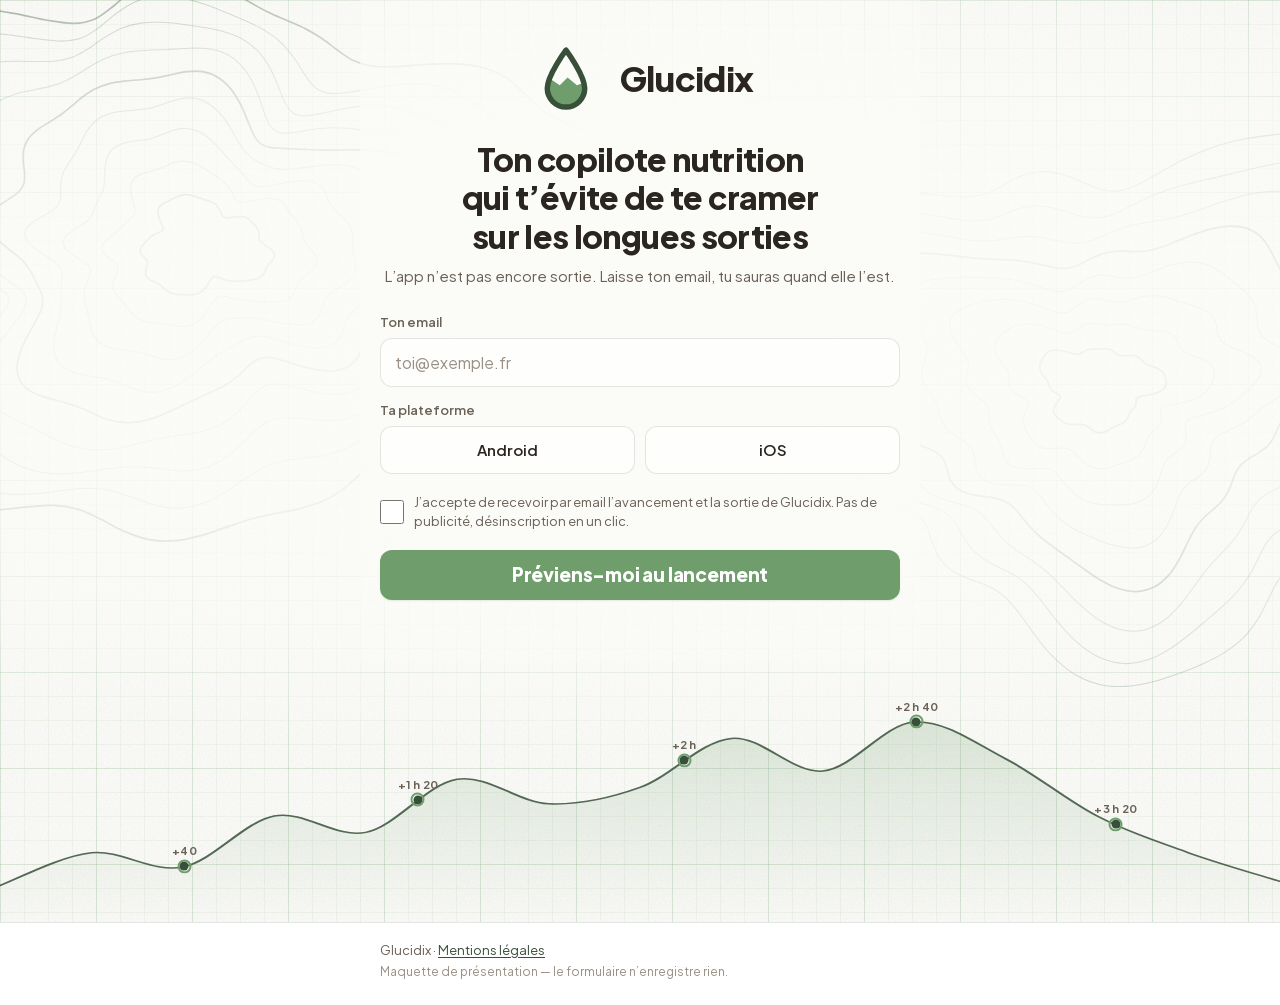
==== index.html @ e490c36b "Le profil sort du fond et passe dans le flux En fond, ses pics passaient derriere la colonne de text" ====
<!DOCTYPE html>
<html lang="fr">
<head>
<meta charset="utf-8">
<meta name="viewport" content="width=device-width, initial-scale=1">
<title>Glucidix — ton copilote nutrition pour tes longues sorties</title>
<meta name="description" content="Glucidix calcule quoi manger et quand, sur tes sorties trail de plus de 4 h. L'app n'est pas encore sortie : laisse ton email pour être prévenu du lancement.">

<!-- Partage. og:url et og:image DOIVENT être absolues : les scrapers
     (WhatsApp, LinkedIn, Slack) ne résolvent pas les chemins relatifs et
     affichent le lien sans vignette. À mettre à jour si le repo est renommé
     ou si un nom de domaine arrive. -->
<meta property="og:type" content="website">
<meta property="og:locale" content="fr_FR">
<meta property="og:url" content="https://yohannduboeuf.github.io/glucidix-SPA/">
<meta property="og:title" content="Glucidix — ton copilote nutrition pour tes longues sorties">
<meta property="og:description" content="Quoi manger et quand, sur tes sorties trail de plus de 4 h. Laisse ton email pour être prévenu du lancement.">
<meta property="og:image" content="https://yohannduboeuf.github.io/glucidix-SPA/img/fond-paysage-1600.jpg">
<meta property="og:image:alt" content="Un coureur sur une crête rocheuse au-dessus des nuages">
<meta name="twitter:card" content="summary_large_image">

<link rel="icon" href="favicon.svg" type="image/svg+xml">
<!-- ?v= à incrémenter à chaque modif de la feuille : GitHub Pages sert la
     CSS avec un cache long, sans ça un visiteur déjà venu garde l'ancienne. -->
<link rel="stylesheet" href="style.css?v=3">
</head>
<body>

<div class="page">
<div class="stage">

<div class="bg" aria-hidden="true">
  <div class="map">
    <div class="quad"></div>
    <svg id="iso" viewBox="0 0 1200 900" preserveAspectRatio="xMidYMid slice"></svg>
    <div class="grain"></div>
    <div class="clear"></div>
  </div>
</div>

<main class="wrap">

  <header class="brand">
    <svg class="brand__mark" viewBox="0 0 100 100" role="img" aria-label="Logo Glucidix">
      <defs>
        <clipPath id="gx-drop">
          <path d="M50,13 C50,13 26,45 26,62 A24,24 0 1 0 74,62 C74,45 50,13 50,13 Z"/>
        </clipPath>
      </defs>
      <path clip-path="url(#gx-drop)"
            d="M14,58 L30,50 L42,58 L52,48 L64,58 L86,50 L86,94 L14,94 Z"
            fill="#6F9E6C"/>
      <path d="M50,13 C50,13 26,45 26,62 A24,24 0 1 0 74,62 C74,45 50,13 50,13 Z"
            fill="none" stroke="#38503A" stroke-width="7" stroke-linejoin="round"/>
    </svg>
    <span class="brand__word">Glucidix</span>
  </header>

  <section class="hero">
    <h1 class="hero__title">Ton copilote nutrition qui t’évite de te cramer sur les longues sorties</h1>
    <p class="hero__sub">L’app n’est pas encore sortie. Laisse ton email, tu sauras quand elle l’est.</p>

    <form class="signup" id="signup" novalidate>

      <div class="field">
        <label class="field__label" for="email">Ton email</label>
        <input class="field__input" type="email" id="email" name="email"
               required autocomplete="email" inputmode="email"
               placeholder="toi@exemple.fr">
      </div>

      <fieldset class="platform">
        <legend class="platform__legend">Ta plateforme</legend>
        <div class="segments">
          <input class="segments__radio" type="radio" id="pf-android" name="platform" value="android" required>
          <label class="segments__label" for="pf-android">Android</label>
          <input class="segments__radio" type="radio" id="pf-ios" name="platform" value="ios" required>
          <label class="segments__label" for="pf-ios">iOS</label>
        </div>
      </fieldset>

      <div class="consent">
        <input class="consent__box" type="checkbox" id="consent" name="consent" required>
        <label class="consent__label" for="consent"><span>J’accepte de recevoir par email l’avancement et la sortie de Glucidix. Pas de publicité, désinscription en un clic.</span></label>
      </div>

      <button class="cta" type="submit">Préviens-moi au lancement</button>

      <p class="formmsg" id="formmsg" role="status" aria-live="polite"></p>
    </form>

    <div class="confirm" id="confirm" hidden>
      <p class="confirm__text">C’est noté.</p>
      <p class="confirm__note">Maquette : rien n’a été envoyé, ton email n’est enregistré nulle part.</p>
    </div>
  </section>

</main>

<!-- Le profil vit dans le flux, sous le formulaire : en fond, ses pics
     passaient derrière la colonne et le bouton les masquait. -->
<div class="plot" aria-hidden="true">
  <svg id="profil" viewBox="0 0 1200 420" preserveAspectRatio="none"></svg>
  <div class="pins" id="pins"></div>
</div>

</div><!-- /.stage -->

<footer class="foot">
  <div class="foot__inner">
    <p>Glucidix · <button class="foot__toggle" id="legal-toggle" type="button" aria-expanded="false" aria-controls="legal">Mentions légales</button></p>
    <p class="foot__mock">Maquette de présentation — le formulaire n’enregistre rien.</p>

    <!-- Volume réduit au strict nécessaire. Les items conservés sont ceux
         qu'une collecte d'email au consentement impose : identité + contact,
         hébergeur, données, finalité, base légale, retrait, sous-traitant,
         durée, droits, CNIL. Enlever l'un d'eux, ce n'est plus "faire moins",
         c'est être hors des clous. -->
    <section class="legal" id="legal" hidden>
      <h2 class="legal__title">Mentions légales et confidentialité</h2>
      <p class="legal__date">Version du 29 juillet 2026</p>

      <p>Éditeur : <strong>Yohann Duboeuf</strong>, particulier — <strong>glucidix@gmail.com</strong>. Hébergement : GitHub Pages (GitHub, Inc., San Francisco, États-Unis).</p>

      <p>On garde <strong>ton email</strong> et <strong>ta plateforme</strong>, rien d’autre, pour te prévenir de la sortie de l’app et te donner l’avancement d’ici là. Base : ton <strong>consentement</strong> — la case cochée, puis le lien de confirmation dans l’email. Tu peux le retirer quand tu veux : lien de désinscription dans chaque email, ou un mot à <strong>glucidix@gmail.com</strong>.</p>

      <p>La liste est hébergée par <strong>Brevo</strong> (société française, données en Union européenne). Ton email n’est ni vendu, ni loué, ni transmis. Il est supprimé <strong>3 mois</strong> après le message de lancement, ou au bout de <strong>2 ans</strong> si l’app ne sort pas.</p>

      <p>Accès, correction, effacement de tes données : <strong>glucidix@gmail.com</strong>. En cas de désaccord, tu peux saisir la CNIL (<span class="nolink">cnil.fr</span>).</p>
    </section>
  </div>
</footer>

</div><!-- /.page -->

<script>
/* ---- Fond généré ---------------------------------------------------------
   Carte (courbes de niveau) + profil D+ avec les prises posées dessus.
   Tout est calculé ici : aucune image, aucun path SVG écrit à la main. */

// Catmull-Rom -> Bézier cubique.
function smooth(pts, tension) {
  const t = tension === undefined ? 1 : tension;
  let d = `M${pts[0][0]},${pts[0][1]}`;
  for (let i = 0; i < pts.length - 1; i++) {
    const p0 = pts[i - 1] || pts[i];
    const p1 = pts[i];
    const p2 = pts[i + 1];
    const p3 = pts[i + 2] || p2;
    d += ` C${(p1[0] + (p2[0] - p0[0]) / 6 * t).toFixed(1)},${(p1[1] + (p2[1] - p0[1]) / 6 * t).toFixed(1)}`
       + ` ${(p2[0] - (p3[0] - p1[0]) / 6 * t).toFixed(1)},${(p2[1] - (p3[1] - p1[1]) / 6 * t).toFixed(1)}`
       + ` ${p2[0].toFixed(1)},${p2[1].toFixed(1)}`;
  }
  return d;
}

// Courbe de niveau : cercle déformé par une somme de sinus.
function ring(cx, cy, r, phase, k) {
  const pts = [];
  for (let i = 0; i <= 96; i++) {
    const a = i / 96 * Math.PI * 2;
    const rr = r * (1
      + 0.16 * Math.sin(3 * a + phase)
      + 0.09 * Math.sin(5 * a - phase * 1.6)
      + 0.05 * Math.sin(8 * a + phase * .7)
      + 0.03 * Math.sin(13 * a - k));
    pts.push([cx + Math.cos(a) * rr, cy + Math.sin(a) * rr * 0.72]);
  }
  return smooth(pts) + ' Z';
}

// Deux massifs, décalés vers les bords : le centre reste au texte.
(function drawMap() {
  let out = '';
  for (let i = 0; i < 9; i++) {
    out += `<path class="iso${i % 4 === 0 ? ' iso--master' : ''}" d="${ring(190, 250, 58 + i * 36, 0.9 + i * .18, i)}"/>`;
  }
  for (let i = 0; i < 8; i++) {
    out += `<path class="iso${i % 4 === 0 ? ' iso--master' : ''}" d="${ring(1030, 380, 52 + i * 38, 2.6 + i * .21, i)}"/>`;
  }
  document.getElementById('iso').innerHTML = out;
})();

(function drawProfil() {
  const W = 1200, H = 420;
  const elev = [.10,.26,.19,.44,.36,.62,.50,.58,.82,.66,.90,.72,.44,.26,.12];
  const pts = elev.map((e, i) => [i * (W / (elev.length - 1)), H - 26 - e * (H - 90)]);
  const d = smooth(pts);

  document.getElementById('profil').innerHTML = `
    <defs>
      <linearGradient id="gx-area" x1="0" y1="0" x2="0" y2="1">
        <stop offset="0%" stop-color="#6F9E6C" stop-opacity=".22"/>
        <stop offset="100%" stop-color="#6F9E6C" stop-opacity="0"/>
      </linearGradient>
    </defs>
    <path class="area" d="${d} L${W},${H} L0,${H} Z" fill="url(#gx-area)"/>
    <path class="trace" id="trace" d="${d}"/>`;

  const path = document.getElementById('trace');
  const pins = document.getElementById('pins');
  const L = path.getTotalLength();
  path.style.setProperty('--len', L);

  const stops = [
    { t: .13, label: '+40' },
    { t: .32, label: '+1 h 20' },
    { t: .52, label: '+2 h' },
    { t: .71, label: '+2 h 40' },
    { t: .88, label: '+3 h 20' }
  ];

  stops.forEach((s) => {
    // Point lu sur la courbe, converti en % de la boîte : le SVG est étiré
    // linéairement, le % retombe donc exactement sur le point.
    const p = path.getPointAtLength(L * s.t);
    const g = document.createElement('div');
    g.className = 'pin';
    g.style.left = (p.x / W * 100).toFixed(2) + '%';
    g.style.top = (p.y / H * 100).toFixed(2) + '%';
    // Le tracé met 4,2 s : chaque prise apparaît quand la ligne l'atteint.
    g.style.animationDelay = (0.35 + s.t * 4.0) + 's';
    g.innerHTML =
      `<div class="halo" style="animation-delay:${(0.5 + s.t * 4.0).toFixed(2)}s"></div>` +
      `<div class="dot"></div>` +
      `<div class="lab">${s.label}</div>`;
    pins.appendChild(g);
  });
})();

/* ---- Formulaire (maquette : rien n'est envoyé) --------------------------- */

const form = document.getElementById('signup');
const msg = document.getElementById('formmsg');

/* Le bouton reste actif même quand le formulaire est incomplet. Un bouton
   grisé ne dit pas CE QUI manque : le visiteur cherche, ou part. On laisse
   cliquer, on nomme le champ fautif et on lui donne le focus. */
function refuse(message, field) {
  msg.textContent = message;
  field.setAttribute('aria-invalid', 'true');
  field.focus();
}

form.addEventListener('submit', (e) => {
  e.preventDefault();
  const emailField = document.getElementById('email');
  const consentBox = document.getElementById('consent');
  const email = emailField.value.trim();
  const platform = form.querySelector('input[name="platform"]:checked');

  form.querySelectorAll('[aria-invalid]').forEach((el) => el.removeAttribute('aria-invalid'));

  if (!/^[^@\s]+@[^@\s]+\.[^@\s]+$/.test(email)) {
    refuse('Il manque une adresse email valide.', emailField);
    return;
  }
  if (!platform) {
    refuse('Choisis Android ou iOS.', document.getElementById('pf-android'));
    return;
  }
  if (!consentBox.checked) {
    refuse('Coche la case pour qu’on puisse t’écrire.', consentBox);
    return;
  }

  msg.textContent = '';
  form.hidden = true;
  document.getElementById('confirm').hidden = false;
});

/* ---- Mentions légales dépliables ---------------------------------------- */

const toggle = document.getElementById('legal-toggle');
const legal = document.getElementById('legal');

toggle.addEventListener('click', () => {
  const open = legal.hidden;
  legal.hidden = !open;
  toggle.setAttribute('aria-expanded', String(open));
});
</script>

</body>
</html>
---- style.css ----
/* ==========================================================================
   Glucidix — page de liste d'attente
   Fond carte + profil, généré en code. Aucune image, aucune requête
   sortante au chargement. Police locale dans fonts/.
   ========================================================================== */

@font-face {
  font-family: "Plus Jakarta Sans";
  src: url("fonts/plus-jakarta-sans-latin-var.woff2") format("woff2");
  font-weight: 100 900;
  font-style: normal;
  font-display: swap;
}

:root {
  --paper: #FBFBF8;
  --surface: #F2F3F0;
  --line: rgba(56, 80, 58, 0.14);
  --ink: #2A2520;
  --ink-mute: #6B6157;
  --ink-faint: #9A9085;
  --accent: #6F9E6C;
  --accent-deep: #38503A;
  --r-md: 12px;
  --tap: 48px;
  --maxw: 560px;
  --font: "Plus Jakarta Sans", -apple-system, BlinkMacSystemFont, "Segoe UI",
          Roboto, "Helvetica Neue", Arial, sans-serif;
}

*, *::before, *::after { box-sizing: border-box; }

html { -webkit-text-size-adjust: 100%; }

body {
  position: relative;
  margin: 0;
  min-height: 100dvh;
  background: var(--paper);
  color: var(--ink);
  font-family: var(--font);
  font-size: 16px;
  line-height: 1.45;
  -webkit-font-smoothing: antialiased;
  overflow-x: hidden;
}

h1, h2, h3, p, ul, fieldset, legend { margin: 0; padding: 0; }
ul { list-style: none; }
fieldset { border: 0; min-width: 0; }

a { color: var(--accent-deep); text-underline-offset: 2px; }

:focus-visible {
  outline: 2px solid var(--accent-deep);
  outline-offset: 2px;
  border-radius: 4px;
}

/* --- Fond : carte topographique + profil D+ ------------------------------ */

/* Squelette : la scène (fond + formulaire) prend la hauteur disponible, le
   pied est poussé tout en bas. Le fond est borné à la scène — il s'arrête
   donc net au-dessus du pied, qui reste sur blanc opaque. */

.page {
  display: flex;
  flex-direction: column;
  min-height: 100dvh;
}

/* Colonne : contenu en haut, profil poussé en bas par `margin-top: auto`.
   Quand la fenêtre est haute, le tracé descend se caler au-dessus du pied ;
   quand elle est courte, il suit simplement le formulaire et la page
   scrolle un peu. */
.stage {
  position: relative;
  flex: 1 0 auto;
  display: flex;
  flex-direction: column;
}

/* Ancré à la scène, pas au viewport : en `fixed`, le profil reste collé au
   bas de l'écran et traverse le formulaire dès que la page dépasse la
   hauteur visible — le cas normal sur un téléphone court. */
.bg {
  position: absolute;
  inset: 0;
  z-index: 0;
  overflow: hidden;
  pointer-events: none;
}

.map { position: absolute; inset: 0; background: var(--paper); }

.map .quad {
  position: absolute; inset: 0;
  background-image:
    linear-gradient(to right, rgba(111,158,108,.16) 1px, transparent 1px),
    linear-gradient(to bottom, rgba(111,158,108,.16) 1px, transparent 1px),
    linear-gradient(to right, rgba(111,158,108,.07) 1px, transparent 1px),
    linear-gradient(to bottom, rgba(111,158,108,.07) 1px, transparent 1px);
  background-size: 96px 96px, 96px 96px, 24px 24px, 24px 24px;
}

.map svg { position: absolute; inset: 0; width: 100%; height: 100%; display: block; }
.map .iso { fill: none; stroke: rgba(56,80,58,.24); stroke-width: 1; }
.map .iso--master { stroke: rgba(56,80,58,.4); stroke-width: 1.6; }

.map .grain {
  position: absolute; inset: 0;
  opacity: .22; mix-blend-mode: multiply;
  background-image: url("data:image/svg+xml,%3Csvg xmlns='http://www.w3.org/2000/svg' width='200' height='200'%3E%3Cfilter id='p'%3E%3CfeTurbulence type='fractalNoise' baseFrequency='0.55' numOctaves='4' stitchTiles='stitch'/%3E%3C/filter%3E%3Crect width='200' height='200' filter='url(%23p)' opacity='.5'/%3E%3C/svg%3E");
}

/* Voile de lisibilité centré sur la colonne de texte, pas sur le haut de
   page : centré haut, il délave la bande du logo et la carte semble ne
   commencer qu'à mi-écran. */
.map .clear {
  position: absolute; inset: 0;
  background: radial-gradient(120% 52% at 50% 38%,
    rgba(251,251,248,.94) 0%,
    rgba(251,251,248,.86) 42%,
    rgba(251,251,248,.46) 68%,
    rgba(251,251,248,0) 84%);
}

/* Le tracé est étiré en largeur (preserveAspectRatio="none"). Tout <text>
   placé dedans subirait la même déformation et sortirait aplati : les prises
   sont donc du HTML positionné en %, au-dessus du SVG.
   Hauteur en px et non en dvh : la bande doit rester un bandeau graphique
   de taille prévisible, pas une fraction de fenêtre qui écrase le dessin sur
   un écran court. */
.plot {
  position: relative;
  z-index: 1;
  margin-top: auto;
  width: 100%;
  height: 180px;
  flex: 0 0 auto;
}
.plot svg { position: absolute; inset: 0; width: 100%; height: 100%; }
.plot .pins { position: absolute; inset: 0; }

.plot .trace {
  fill: none;
  stroke: var(--accent-deep);
  stroke-width: 2.5;
  stroke-linecap: round;
  stroke-linejoin: round;
  stroke-dasharray: var(--len);
  stroke-dashoffset: var(--len);
  animation: draw 4.2s cubic-bezier(.5,.1,.2,1) forwards;
  opacity: .85;
}
.plot .area { opacity: 0; animation: fadein 2.4s ease 1.4s forwards; }

.pin {
  position: absolute;
  transform: translate(-50%, -50%);
  opacity: 0;
  animation: pinpop .5s cubic-bezier(.2,1.4,.4,1) forwards;
}
.pin .dot { width: 9px; height: 9px; border-radius: 50%; background: var(--accent-deep); }
.pin .halo {
  position: absolute; left: 50%; top: 50%;
  width: 14px; height: 14px; margin: -7px 0 0 -7px;
  border-radius: 50%;
  border: 2px solid var(--accent);
  animation: halo 2.8s ease-out infinite;
}
.pin .lab {
  position: absolute; left: 50%; bottom: 15px;
  transform: translateX(-50%);
  font: 700 11px/1 var(--font);
  color: var(--ink-mute);
  letter-spacing: .02em;
  white-space: nowrap;
}

@keyframes draw { to { stroke-dashoffset: 0; } }
@keyframes fadein { to { opacity: 1; } }
@keyframes pinpop { to { opacity: 1; } }
@keyframes halo {
  0%   { transform: scale(1);   opacity: .55; }
  70%  { transform: scale(3.2); opacity: 0; }
  100% { transform: scale(3.2); opacity: 0; }
}

/* --- Colonne ------------------------------------------------------------- */

/* Mobile d'abord : c'est le format principal. Les valeurs de base visent
   360-430px de large, l'élargissement se fait plus bas en min-width. */

/* Halo papier calé sur la colonne de texte : il suit la hauteur réelle du
   contenu, donc le formulaire reste lisible quelle que soit la fenêtre.
   Un voile à hauteur fixe ne peut pas tenir cette promesse — sur un écran
   large et court, le profil remontait sur le bloc de consentement. */
.wrap {
  position: relative;
  z-index: 1;
  width: 100%;
  max-width: var(--maxw);
  margin: 0 auto;
  padding: 22px 20px 32px;
  background: radial-gradient(160% 72% at 50% 46%,
    rgba(251,251,248,.97) 0%,
    rgba(251,251,248,.92) 38%,
    rgba(251,251,248,.55) 68%,
    rgba(251,251,248,0) 92%);
}

.brand {
  display: flex;
  align-items: center;
  justify-content: center;
  gap: 12px;
  margin-bottom: 16px;
}
.brand__mark { width: 60px; height: 60px; flex: 0 0 auto; display: block; }
.brand__word {
  font-size: 1.75rem;
  font-weight: 800;
  letter-spacing: -0.02em;
}

.hero__title {
  font-size: 1.5rem;
  line-height: 1.18;
  font-weight: 800;
  letter-spacing: -0.02em;
  text-align: center;
  text-wrap: balance;
  margin-bottom: 8px;
}

.hero__sub {
  text-align: center;
  font-size: 0.875rem;
  color: var(--ink-mute);
  margin-bottom: 20px;
  text-wrap: balance;
}

/* --- Formulaire ---------------------------------------------------------- */

.signup { display: flex; flex-direction: column; gap: 12px; }
/* `display: flex` gagne contre la règle UA `[hidden] { display: none }` :
   sans ça, form.hidden = true ne masque rien. */
.signup[hidden] { display: none; }

.field__label,
.platform__legend {
  display: block;
  font-size: 0.8125rem;
  font-weight: 600;
  color: var(--ink-mute);
  margin-bottom: 6px;
}

.field__input {
  width: 100%;
  min-height: var(--tap);
  padding: 12px 14px;
  font: inherit;
  color: var(--ink);
  background: rgba(255,255,255,.72);
  border: 1px solid var(--line);
  border-radius: var(--r-md);
}
.field__input::placeholder { color: var(--ink-faint); }
.field__input:focus-visible { border-color: var(--accent); background: #fff; }

.segments { display: grid; grid-template-columns: 1fr 1fr; gap: 10px; }

.segments__radio {
  position: absolute;
  width: 1px; height: 1px;
  margin: -1px; padding: 0;
  overflow: hidden;
  clip-path: inset(50%);
  white-space: nowrap;
  border: 0;
}

.segments__label {
  display: flex;
  align-items: center;
  justify-content: center;
  min-height: var(--tap);
  padding: 10px 12px;
  font-size: 0.9375rem;
  font-weight: 600;
  background: rgba(255,255,255,.72);
  border: 1px solid var(--line);
  border-radius: var(--r-md);
  cursor: pointer;
  user-select: none;
}
.segments__radio:checked + .segments__label {
  background: #EDF4EA;
  border-color: #D6E7D2;
  box-shadow: inset 0 0 0 1px #D6E7D2;
}
.segments__radio:focus-visible + .segments__label {
  outline: 2px solid var(--accent-deep);
  outline-offset: 2px;
}

/* La case fait 24px (minimum WCAG 2.5.8) ; la cible tactile réelle est le
   label associé, qui occupe la largeur restante sur toute la hauteur. */
.consent { display: flex; align-items: center; gap: 10px; min-height: var(--tap); }
.consent__box { flex: 0 0 auto; width: 24px; height: 24px; margin: 0; accent-color: var(--accent-deep); }
.consent__label {
  flex: 1 1 auto;
  display: flex;
  align-items: center;
  min-height: var(--tap);
  padding: 4px 0;
  font-size: 0.8125rem;
  line-height: 1.45;
  color: var(--ink-mute);
  cursor: pointer;
}

/* 19px/800 = "texte large" au sens WCAG : blanc sur --accent donne 3,10:1,
   conforme AA à ce titre. Ne pas descendre sous 1.1875rem ni sous 800. */
.cta {
  width: 100%;
  min-height: var(--tap);
  padding: 13px 18px;
  font: inherit;
  font-size: 1.1875rem;
  font-weight: 800;
  line-height: 1.25;
  letter-spacing: -0.01em;
  color: #fff;
  background: var(--accent);
  border: 0;
  border-radius: var(--r-md);
  cursor: pointer;
  box-shadow: 0 1px 2px rgba(0, 0, 0, 0.08);
}
/* Le survol n'existe qu'au pointeur. Sans ce garde-fou, un tap sur mobile
   laisse le bouton bloqué en vert foncé jusqu'au tap suivant. */
@media (hover: hover) {
  .cta:hover { background: var(--accent-deep); }
}
.cta:active { transform: translateY(1px); }

/* Le champ fautif se signale aussi visuellement : le message seul, posé
   sous le bouton, se lit mal quand l'erreur porte sur la case à cocher. */
.field__input[aria-invalid="true"] { border-color: #A33; }
.consent__box[aria-invalid="true"] { outline: 2px solid #A33; outline-offset: 2px; }

.formmsg { min-height: 1.2em; font-size: 0.8125rem; color: #A33; }
.formmsg:empty { min-height: 0; }

.confirm {
  padding: 18px;
  background: #EDF4EA;
  border: 1px solid #D6E7D2;
  border-radius: 16px;
}
.confirm__text { font-size: 0.9375rem; font-weight: 600; }
.confirm__note { margin-top: 8px; font-size: 0.8125rem; font-weight: 400; color: var(--ink-mute); }

/* --- Pied + mentions ----------------------------------------------------- */

/* Bandeau plein blanc, hors de la scène : les mentions ne sont plus posées
   en transparence sur le dessin. */
.foot {
  position: relative;
  z-index: 1;
  flex: 0 0 auto;
  background: #fff;
  border-top: 1px solid var(--line);
  font-size: 0.8125rem;
  color: var(--ink-mute);
}

.foot__inner {
  max-width: var(--maxw);
  margin: 0 auto;
  padding: 18px 20px 24px;
}

.foot__toggle {
  font: inherit;
  color: var(--accent-deep);
  background: none;
  border: 0;
  padding: 0;
  text-decoration: underline;
  text-underline-offset: 2px;
  cursor: pointer;
}

.legal { margin-top: 24px; }
.legal[hidden] { display: none; }

.legal__title { font-size: 1.125rem; font-weight: 800; letter-spacing: -0.01em; margin-bottom: 2px; }
.legal__date { font-size: 0.8125rem; color: var(--ink-faint); margin-bottom: 18px; }
.legal h3 { font-size: 0.9375rem; font-weight: 800; margin: 20px 0 6px; }
.legal p { font-size: 0.875rem; line-height: 1.6; color: var(--ink-mute); margin-bottom: 10px; }
.legal strong { color: var(--ink); font-weight: 600; }
.legal .nolink { color: var(--ink); font-weight: 600; overflow-wrap: anywhere; }

.foot__mock { margin-top: 4px; font-size: 0.75rem; color: var(--ink-faint); }

/* --- Au-delà du téléphone ------------------------------------------------ */

/* La hauteur conditionne autant que la largeur : un téléphone en paysage
   fait 844px de large pour 390 de haut. Sur la seule largeur, il recevait
   les tailles desktop et le formulaire tombait entièrement sous la ligne
   de flottaison. */
@media (min-width: 600px) and (min-height: 620px) {
  .wrap { padding: 40px 20px 48px; }
  .brand { gap: 14px; margin-bottom: 22px; }
  .brand__mark { width: 78px; height: 78px; }
  .brand__word { font-size: 2.15rem; }
  .hero__title { font-size: 2rem; line-height: 1.2; margin-bottom: 10px; }
  .hero__sub { font-size: 0.9375rem; margin-bottom: 26px; }
  .signup { gap: 14px; }
  .plot { height: 260px; }
}

/* Téléphone en paysage : de la largeur, presque pas de hauteur. Tout se
   compacte pour ramener le bouton près de la ligne de flottaison. Après le
   bloc desktop pour gagner sur lui à largeur égale. */
@media (max-height: 520px) {
  .wrap { padding: 12px 20px 18px; }
  .brand { gap: 10px; margin-bottom: 10px; }
  .brand__mark { width: 42px; height: 42px; }
  .brand__word { font-size: 1.3rem; }
  .hero__title { font-size: 1.2rem; margin-bottom: 6px; }
  .hero__sub { font-size: 0.8125rem; margin-bottom: 14px; }
  .signup { gap: 10px; }
  .field__label, .platform__legend { margin-bottom: 4px; }
  .cta { font-size: 1.0625rem; padding: 11px 18px; }
  .plot { height: 120px; }
  .foot__inner { padding: 12px 20px 16px; }
}

/* Paysage assez large : la hauteur manque mais la largeur abonde. Deux
   colonnes — accroche à gauche, formulaire à droite — et le bouton repasse
   au-dessus de la ligne de flottaison sans rien rétrécir davantage. */
@media (min-width: 700px) and (max-height: 520px) {
  .wrap { max-width: 900px; padding: 14px 24px 18px; }

  .brand { justify-content: flex-start; margin-bottom: 12px; }

  .hero {
    display: grid;
    grid-template-columns: 1fr 1fr;
    grid-template-rows: auto 1fr;
    grid-template-areas:
      "titre form"
      "sous  form";
    column-gap: 32px;
    align-items: start;
  }
  .hero__title { grid-area: titre; text-align: left; font-size: 1.5rem; }
  .hero__sub { grid-area: sous; text-align: left; font-size: 0.875rem; }
  .signup,
  .confirm { grid-area: form; }
}

@media (prefers-reduced-motion: reduce) {
  .plot .trace { animation: none; stroke-dashoffset: 0; }
  .plot .area, .pin { animation: none; opacity: 1; }
  .pin .halo { animation: none; }
  .cta:active { transform: none; }
}
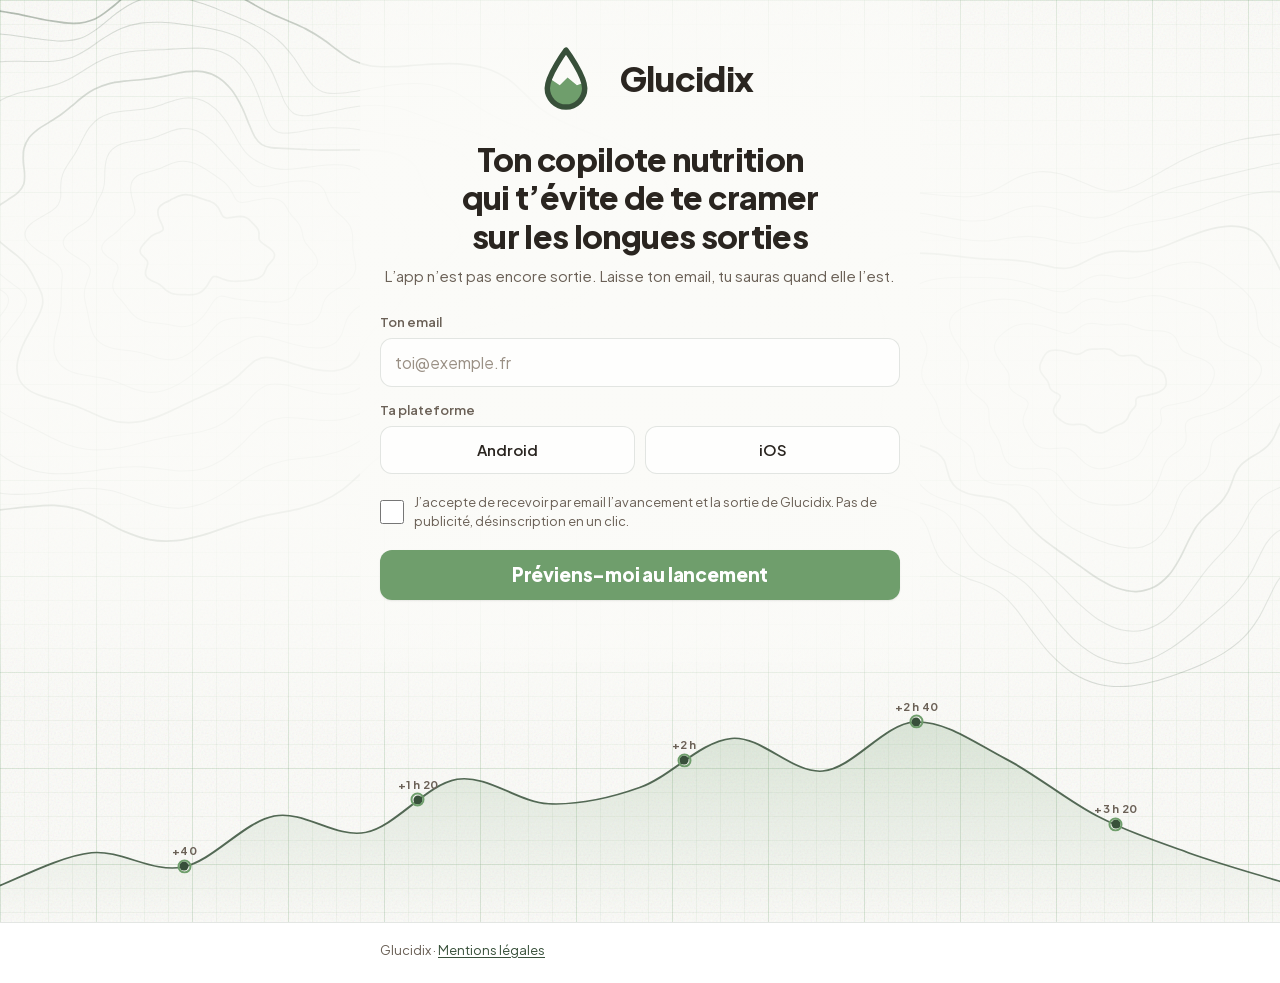
==== commit 857643ce: "Branche le formulaire sur Brevo en double opt-in POST vers l'endpoint de la liste waiting list, dans" ====
--- a/index.html
+++ b/index.html
@@ -60,11 +60,18 @@
     <h1 class="hero__title">Ton copilote nutrition qui t’évite de te cramer sur les longues sorties</h1>
     <p class="hero__sub">L’app n’est pas encore sortie. Laisse ton email, tu sauras quand elle l’est.</p>
 
-    <form class="signup" id="signup" novalidate>
+    <!-- Postée vers Brevo, mais dans une iframe cachée : un POST classique
+         ferait quitter la page vers leur écran de remerciement. `action` et
+         `target` sont dans le HTML, pas ajoutés en JS, pour que le
+         formulaire reste fonctionnel si le script ne tourne pas. -->
+    <form class="signup" id="signup" novalidate
+          method="POST"
+          target="brevo-sink"
+          action="https://ad6a2c7d.sibforms.com/serve/[base64]">
 
       <div class="field">
-        <label class="field__label" for="email">Ton email</label>
-        <input class="field__input" type="email" id="email" name="email"
+        <label class="field__label" for="EMAIL">Ton email</label>
+        <input class="field__input" type="email" id="EMAIL" name="EMAIL"
                required autocomplete="email" inputmode="email"
                placeholder="toi@exemple.fr">
       </div>
@@ -87,11 +94,18 @@
       <button class="cta" type="submit">Préviens-moi au lancement</button>
 
       <p class="formmsg" id="formmsg" role="status" aria-live="polite"></p>
+
+      <!-- Champs attendus par Brevo. PLATEFORME est rempli au moment de
+           l'envoi depuis le choix Android / iOS ; email_address_check est
+           leur piège à robots et doit partir vide. -->
+      <input type="hidden" id="PLATEFORME" name="PLATEFORME" value="">
+      <input type="text" name="email_address_check" value="" tabindex="-1" aria-hidden="true" style="position:absolute;left:-9999px">
+      <input type="hidden" name="locale" value="fr">
     </form>
 
     <div class="confirm" id="confirm" hidden>
-      <p class="confirm__text">C’est noté.</p>
-      <p class="confirm__note">Maquette : rien n’a été envoyé, ton email n’est enregistré nulle part.</p>
+      <p class="confirm__text">Presque : ouvre ta boîte mail.</p>
+      <p class="confirm__note">Un email de confirmation vient de partir. Tant que tu n’as pas cliqué le lien qu’il contient, tu n’es pas inscrit. Pense à regarder dans les spams.</p>
     </div>
   </section>
 
@@ -109,7 +123,6 @@
 <footer class="foot">
   <div class="foot__inner">
     <p>Glucidix · <button class="foot__toggle" id="legal-toggle" type="button" aria-expanded="false" aria-controls="legal">Mentions légales</button></p>
-    <p class="foot__mock">Maquette de présentation — le formulaire n’enregistre rien.</p>
 
     <!-- Volume réduit au strict nécessaire. Les items conservés sont ceux
          qu'une collecte d'email au consentement impose : identité + contact,
@@ -132,6 +145,9 @@
 </footer>
 
 </div><!-- /.page -->
+
+<!-- Absorbe la réponse de Brevo pour que la page ne bouge pas. -->
+<iframe name="brevo-sink" title="" tabindex="-1" aria-hidden="true" style="display:none"></iframe>
 
 <script>
 /* ---- Fond généré ---------------------------------------------------------
@@ -228,7 +244,7 @@
   });
 })();
 
-/* ---- Formulaire (maquette : rien n'est envoyé) --------------------------- */
+/* ---- Formulaire --------------------------------------------------------- */
 
 const form = document.getElementById('signup');
 const msg = document.getElementById('formmsg');
@@ -243,30 +259,46 @@
 }
 
 form.addEventListener('submit', (e) => {
-  e.preventDefault();
-  const emailField = document.getElementById('email');
+  const emailField = document.getElementById('EMAIL');
   const consentBox = document.getElementById('consent');
   const email = emailField.value.trim();
   const platform = form.querySelector('input[name="platform"]:checked');
 
   form.querySelectorAll('[aria-invalid]').forEach((el) => el.removeAttribute('aria-invalid'));
 
+  // Un champ manquant : on bloque l'envoi et on pointe le fautif.
   if (!/^[^@\s]+@[^@\s]+\.[^@\s]+$/.test(email)) {
+    e.preventDefault();
     refuse('Il manque une adresse email valide.', emailField);
     return;
   }
   if (!platform) {
+    e.preventDefault();
     refuse('Choisis Android ou iOS.', document.getElementById('pf-android'));
     return;
   }
   if (!consentBox.checked) {
+    e.preventDefault();
     refuse('Coche la case pour qu’on puisse t’écrire.', consentBox);
     return;
   }
+
+  // Valide : on laisse partir la soumission native vers l'iframe.
+  document.getElementById('PLATEFORME').value =
+    platform.value === 'ios' ? 'iOS' : 'Android';
+
+  // Ces deux-là ne servent qu'ici : Brevo n'attend pas de champs `platform`
+  // ni `consent`. Désactivés, ils ne sont pas sérialisés.
+  form.querySelectorAll('input[name="platform"]').forEach((el) => { el.disabled = true; });
+  consentBox.disabled = true;
 
   msg.textContent = '';
   form.hidden = true;
   document.getElementById('confirm').hidden = false;
+
+  // On ne peut pas lire la réponse de Brevo (pas de CORS sur sibforms.com),
+  // d'où une confirmation optimiste. C'est sans risque ici : la vraie
+  // confirmation, c'est le lien reçu par email — et le message le dit.
 });
 
 /* ---- Mentions légales dépliables ---------------------------------------- */
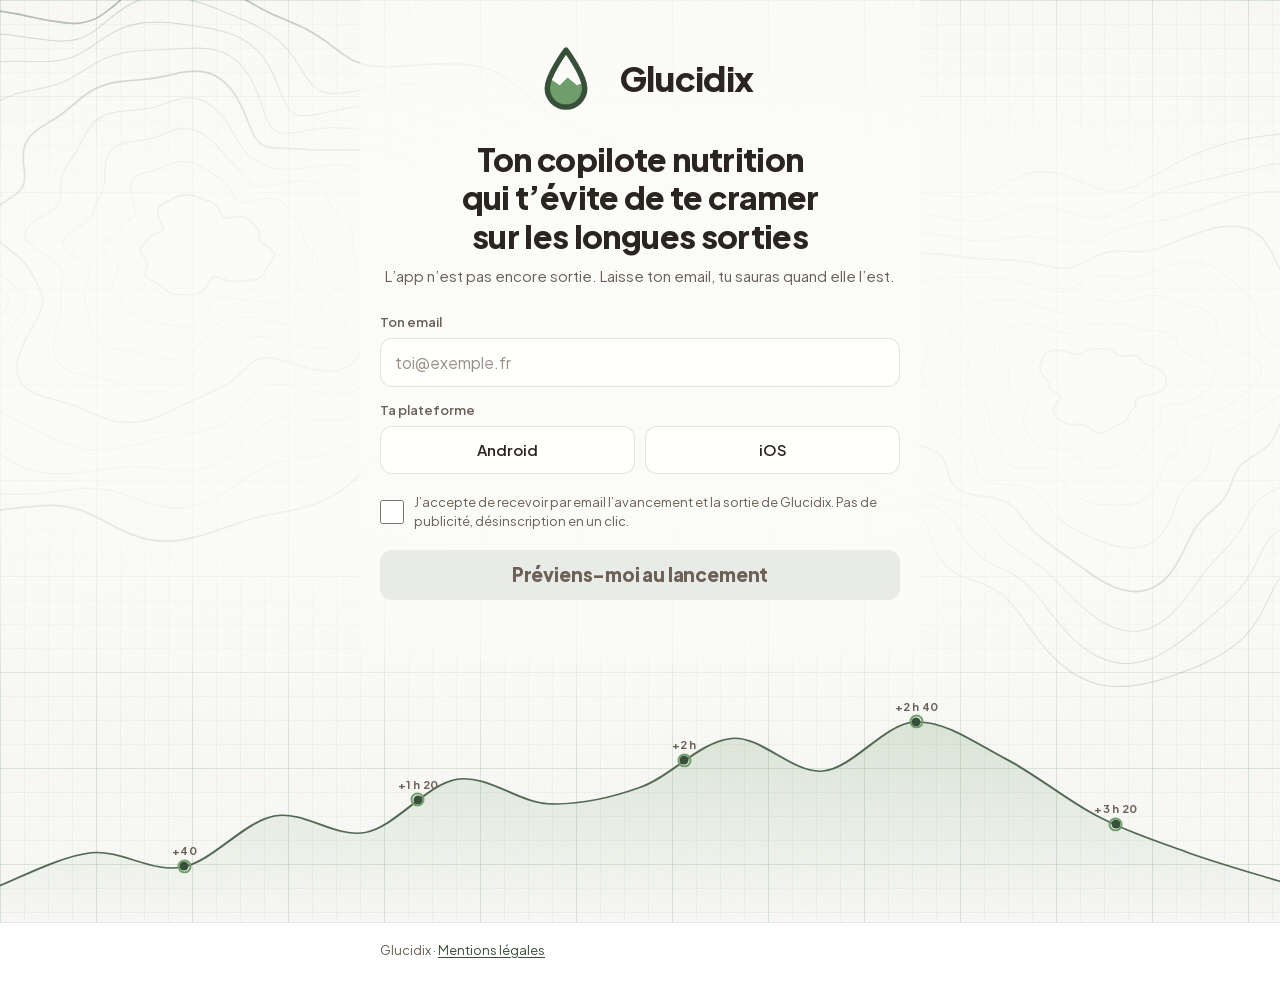
==== commit 9be7ba15: "Bouton grise tant que la case n'est pas cochee Demande produit. Implemente avec aria-disabled et non" ====
--- a/index.html
+++ b/index.html
@@ -22,7 +22,7 @@
 <link rel="icon" href="favicon.svg" type="image/svg+xml">
 <!-- ?v= à incrémenter à chaque modif de la feuille : GitHub Pages sert la
      CSS avec un cache long, sans ça un visiteur déjà venu garde l'ancienne. -->
-<link rel="stylesheet" href="style.css?v=3">
+<link rel="stylesheet" href="style.css?v=4">
 </head>
 <body>
 
@@ -91,7 +91,7 @@
         <label class="consent__label" for="consent"><span>J’accepte de recevoir par email l’avancement et la sortie de Glucidix. Pas de publicité, désinscription en un clic.</span></label>
       </div>
 
-      <button class="cta" type="submit">Préviens-moi au lancement</button>
+      <button class="cta" type="submit" aria-disabled="true">Préviens-moi au lancement</button>
 
       <p class="formmsg" id="formmsg" role="status" aria-live="polite"></p>
 
@@ -249,6 +249,18 @@
 const form = document.getElementById('signup');
 const msg = document.getElementById('formmsg');
 
+/* Le bouton s'allume quand la case est cochée. Il reste cliquable même
+   éteint : la validation dira alors ce qui manque. */
+const cta = form.querySelector('.cta');
+const consentToggle = document.getElementById('consent');
+
+function syncCta() {
+  cta.setAttribute('aria-disabled', String(!consentToggle.checked));
+}
+
+consentToggle.addEventListener('change', syncCta);
+syncCta();
+
 /* Le bouton reste actif même quand le formulaire est incomplet. Un bouton
    grisé ne dit pas CE QUI manque : le visiteur cherche, ou part. On laisse
    cliquer, on nomme le champ fautif et on lui donne le focus. */
--- a/style.css
+++ b/style.css
@@ -344,9 +344,20 @@
 /* Le survol n'existe qu'au pointeur. Sans ce garde-fou, un tap sur mobile
    laisse le bouton bloqué en vert foncé jusqu'au tap suivant. */
 @media (hover: hover) {
-  .cta:hover { background: var(--accent-deep); }
-}
-.cta:active { transform: translateY(1px); }
+  .cta:not([aria-disabled="true"]):hover { background: var(--accent-deep); }
+}
+.cta:not([aria-disabled="true"]):active { transform: translateY(1px); }
+
+/* Grisé tant que la case n'est pas cochée. `aria-disabled` et non l'attribut
+   `disabled` : le bouton reste atteignable au clavier et cliquable, donc un
+   clic peut encore dire ce qui manque. Un vrai `disabled` sort le bouton de
+   l'ordre de tabulation et laisse le visiteur sans réponse. */
+.cta[aria-disabled="true"] {
+  background: #E9EBE7;
+  color: var(--ink-mute);
+  box-shadow: none;
+  cursor: not-allowed;
+}
 
 /* Le champ fautif se signale aussi visuellement : le message seul, posé
    sous le bouton, se lit mal quand l'erreur porte sur la case à cocher. */
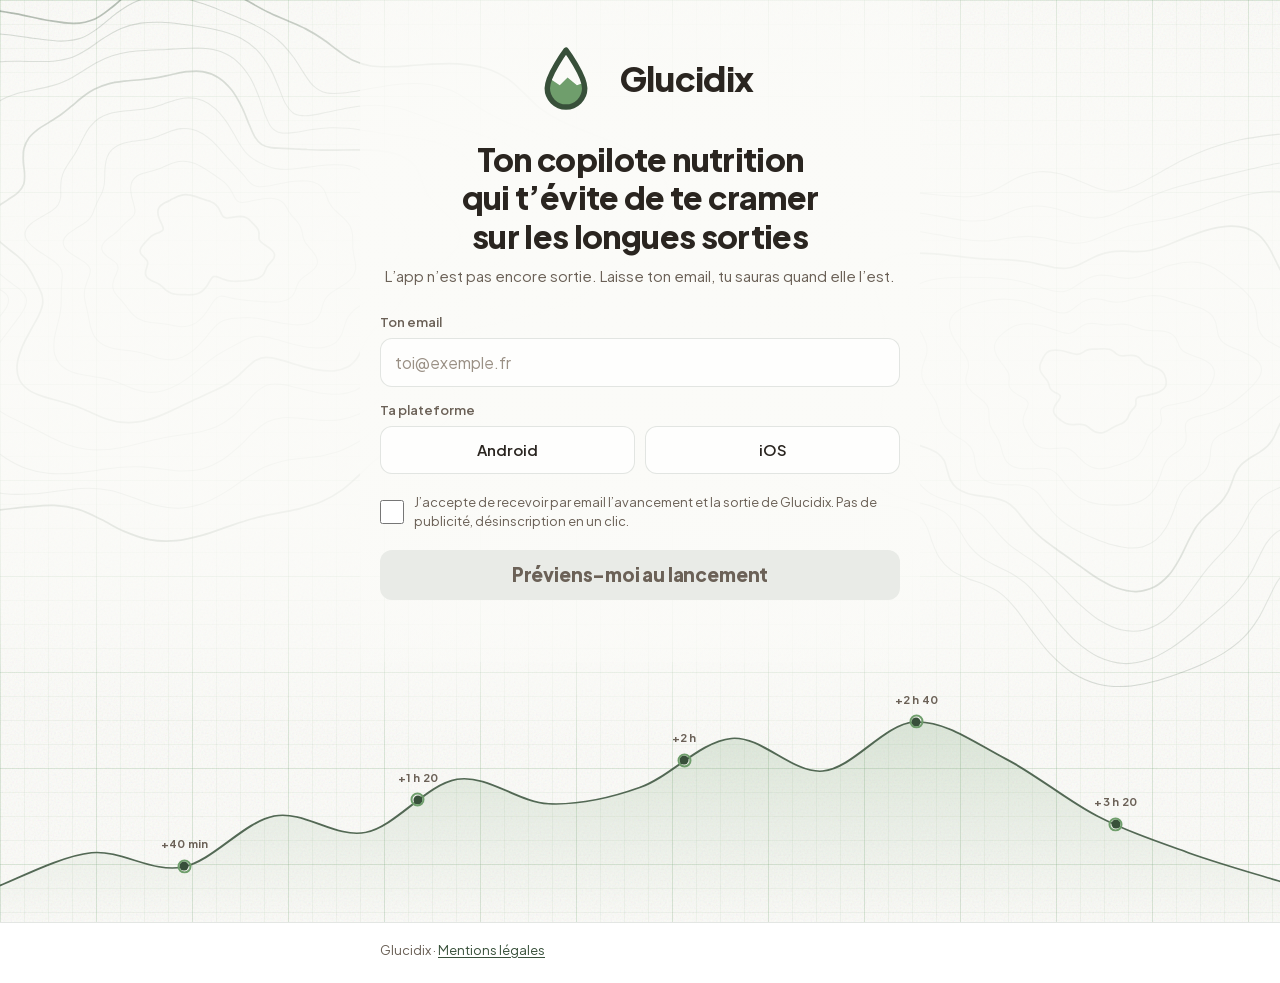
==== commit 7196bfbd: "Profil : unite sur la premiere prise, labels remontes "+40" seul ne disait pas de quoi, alors que le" ====
--- a/index.html
+++ b/index.html
@@ -4,7 +4,7 @@
 <meta charset="utf-8">
 <meta name="viewport" content="width=device-width, initial-scale=1">
 <title>Glucidix — ton copilote nutrition pour tes longues sorties</title>
-<meta name="description" content="Glucidix calcule quoi manger et quand, sur tes sorties trail de plus de 4 h. L'app n'est pas encore sortie : laisse ton email pour être prévenu du lancement.">
+<meta name="description" content="Glucidix calcule quoi manger et quand, sur tes longues sorties trail. L'app n'est pas encore sortie : laisse ton email pour être prévenu du lancement.">
 
 <!-- Partage. og:url et og:image DOIVENT être absolues : les scrapers
      (WhatsApp, LinkedIn, Slack) ne résolvent pas les chemins relatifs et
@@ -14,7 +14,7 @@
 <meta property="og:locale" content="fr_FR">
 <meta property="og:url" content="https://yohannduboeuf.github.io/glucidix-SPA/">
 <meta property="og:title" content="Glucidix — ton copilote nutrition pour tes longues sorties">
-<meta property="og:description" content="Quoi manger et quand, sur tes sorties trail de plus de 4 h. Laisse ton email pour être prévenu du lancement.">
+<meta property="og:description" content="Quoi manger et quand, sur tes longues sorties trail. Laisse ton email pour être prévenu du lancement.">
 <meta property="og:image" content="https://yohannduboeuf.github.io/glucidix-SPA/img/fond-paysage-1600.jpg">
 <meta property="og:image:alt" content="Un coureur sur une crête rocheuse au-dessus des nuages">
 <meta name="twitter:card" content="summary_large_image">
@@ -22,7 +22,7 @@
 <link rel="icon" href="favicon.svg" type="image/svg+xml">
 <!-- ?v= à incrémenter à chaque modif de la feuille : GitHub Pages sert la
      CSS avec un cache long, sans ça un visiteur déjà venu garde l'ancienne. -->
-<link rel="stylesheet" href="style.css?v=4">
+<link rel="stylesheet" href="style.css?v=5">
 </head>
 <body>
 
@@ -219,7 +219,7 @@
   path.style.setProperty('--len', L);
 
   const stops = [
-    { t: .13, label: '+40' },
+    { t: .13, label: '+40 min' },
     { t: .32, label: '+1 h 20' },
     { t: .52, label: '+2 h' },
     { t: .71, label: '+2 h 40' },
@@ -249,15 +249,26 @@
 const form = document.getElementById('signup');
 const msg = document.getElementById('formmsg');
 
-/* Le bouton s'allume quand la case est cochée. Il reste cliquable même
-   éteint : la validation dira alors ce qui manque. */
+const EMAIL_OK = /^[^@\s]+@[^@\s]+\.[^@\s]+$/;
+
+/* Le bouton s'allume quand le formulaire est complet : email valide,
+   plateforme choisie, case cochée. Il reste cliquable même éteint — la
+   validation dira alors lequel des trois manque. */
 const cta = form.querySelector('.cta');
 const consentToggle = document.getElementById('consent');
 
+function formReady() {
+  return EMAIL_OK.test(document.getElementById('EMAIL').value.trim())
+    && !!form.querySelector('input[name="platform"]:checked')
+    && consentToggle.checked;
+}
+
 function syncCta() {
-  cta.setAttribute('aria-disabled', String(!consentToggle.checked));
-}
-
+  cta.setAttribute('aria-disabled', String(!formReady()));
+}
+
+document.getElementById('EMAIL').addEventListener('input', syncCta);
+form.querySelectorAll('input[name="platform"]').forEach((el) => el.addEventListener('change', syncCta));
 consentToggle.addEventListener('change', syncCta);
 syncCta();
 
@@ -279,7 +290,7 @@
   form.querySelectorAll('[aria-invalid]').forEach((el) => el.removeAttribute('aria-invalid'));
 
   // Un champ manquant : on bloque l'envoi et on pointe le fautif.
-  if (!/^[^@\s]+@[^@\s]+\.[^@\s]+$/.test(email)) {
+  if (!EMAIL_OK.test(email)) {
     e.preventDefault();
     refuse('Il manque une adresse email valide.', emailField);
     return;
--- a/style.css
+++ b/style.css
@@ -170,7 +170,7 @@
   animation: halo 2.8s ease-out infinite;
 }
 .pin .lab {
-  position: absolute; left: 50%; bottom: 15px;
+  position: absolute; left: 50%; bottom: 22px;
   transform: translateX(-50%);
   font: 700 11px/1 var(--font);
   color: var(--ink-mute);
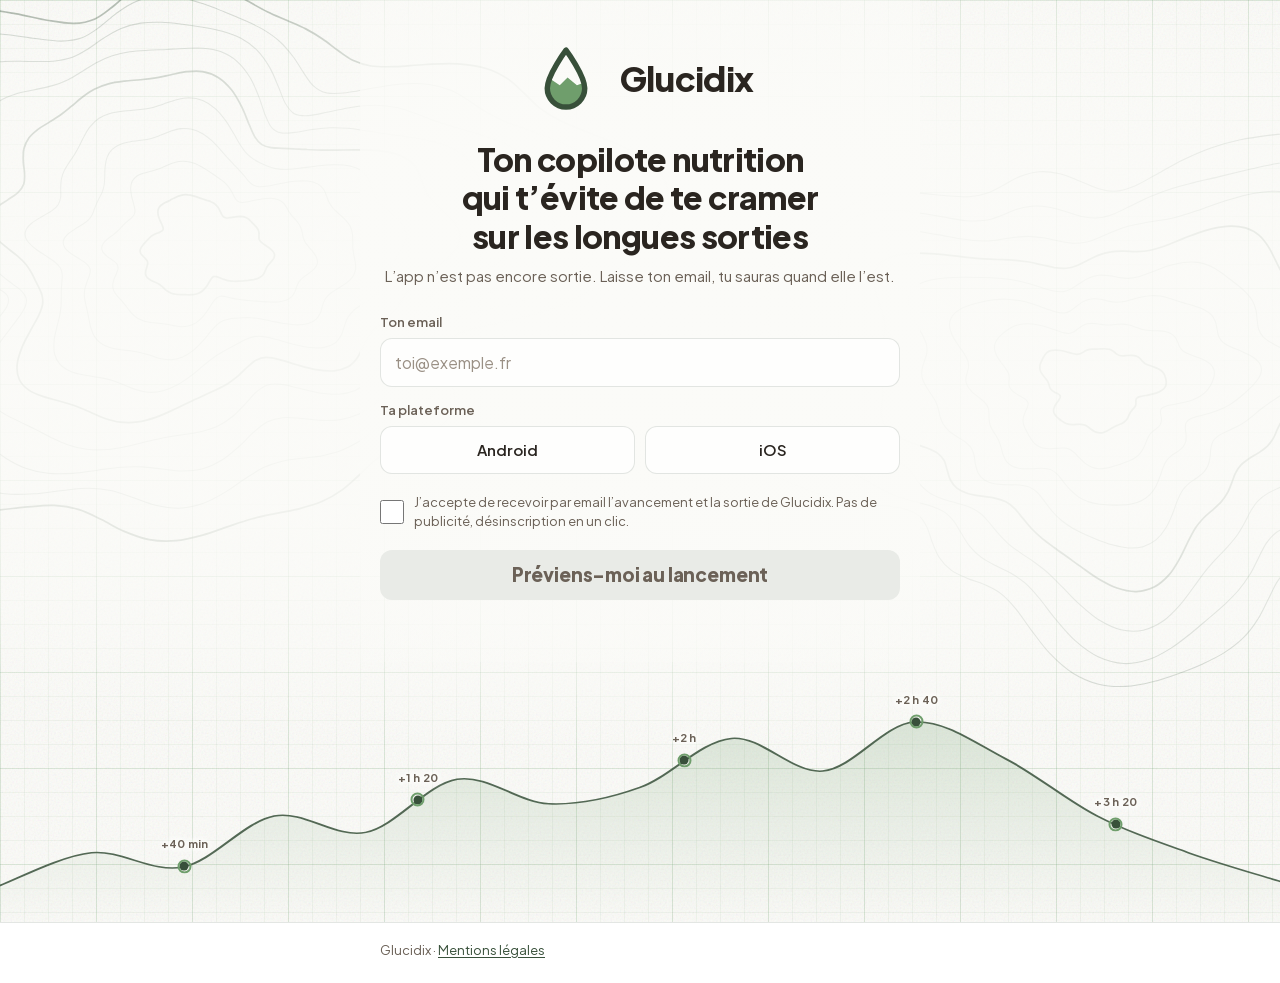
==== commit 61dfc6cf: "Halo papier sous les labels du profil Le SVG est etire differemment a chaque largeur : jouer sur l'e" ====
--- a/index.html
+++ b/index.html
@@ -22,7 +22,7 @@
 <link rel="icon" href="favicon.svg" type="image/svg+xml">
 <!-- ?v= à incrémenter à chaque modif de la feuille : GitHub Pages sert la
      CSS avec un cache long, sans ça un visiteur déjà venu garde l'ancienne. -->
-<link rel="stylesheet" href="style.css?v=5">
+<link rel="stylesheet" href="style.css?v=6">
 </head>
 <body>
 
--- a/style.css
+++ b/style.css
@@ -169,6 +169,10 @@
   border: 2px solid var(--accent);
   animation: halo 2.8s ease-out infinite;
 }
+/* Halo papier autour du label. Le SVG est étiré différemment à chaque
+   largeur : impossible de garantir qu'aucun label ne tombe sur la courbe en
+   jouant seulement sur l'écart vertical. Le halo règle le cas par principe,
+   et c'est le traitement des cartes — le texte masque la ligne. */
 .pin .lab {
   position: absolute; left: 50%; bottom: 22px;
   transform: translateX(-50%);
@@ -176,6 +180,9 @@
   color: var(--ink-mute);
   letter-spacing: .02em;
   white-space: nowrap;
+  text-shadow:
+    0 0 4px var(--paper), 0 0 4px var(--paper),
+    0 0 9px var(--paper), 0 0 9px var(--paper);
 }
 
 @keyframes draw { to { stroke-dashoffset: 0; } }
